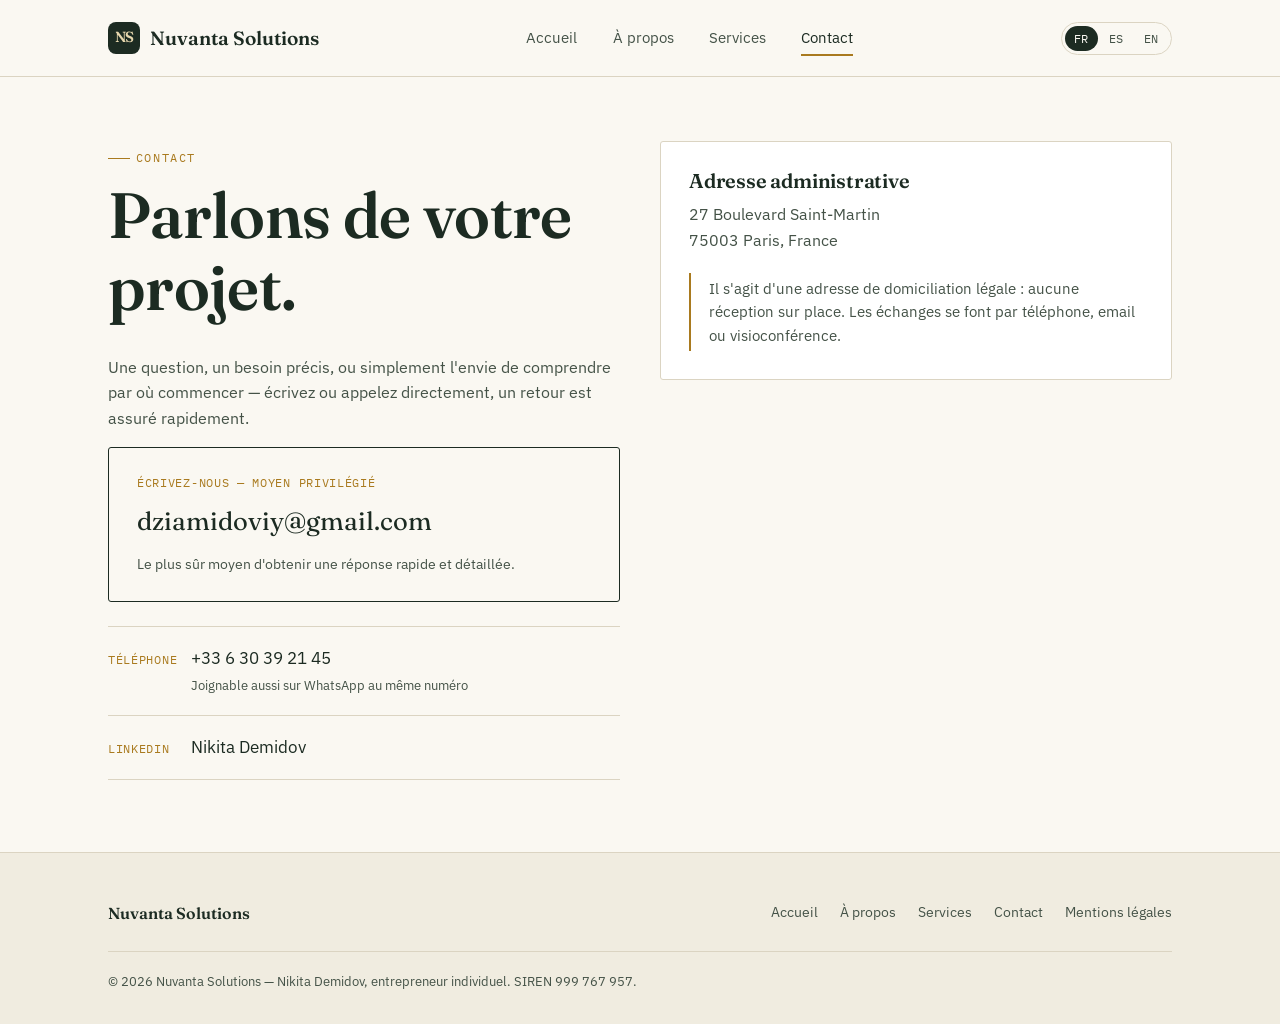
==== contact.html @ 9c34335d "Add files via upload" ====
<!DOCTYPE html>
<html lang="fr">
<head>
<meta charset="UTF-8">
<meta name="viewport" content="width=device-width, initial-scale=1.0">
<title>Contact — Nuvanta Solutions</title>
<meta name="description" content="Contactez Nuvanta Solutions par téléphone, email ou LinkedIn pour discuter de la modernisation numérique de votre entreprise.">
<link rel="preconnect" href="https://fonts.googleapis.com">
<link rel="preconnect" href="https://fonts.gstatic.com" crossorigin>
<link href="https://fonts.googleapis.com/css2?family=Fraunces:opsz,wght@9..144,500;9..144,600&family=IBM+Plex+Sans:wght@400;500;600&family=IBM+Plex+Mono:wght@400;500&display=swap" rel="stylesheet">
<link rel="icon" type="image/svg+xml" href="favicon.svg">
<link rel="stylesheet" href="styles.css">
</head>
<body>

<header class="site-header">
  <div class="container">
    <a href="index.html" class="wordmark">
      <span class="mark-badge" aria-hidden="true">NS</span>
      Nuvanta Solutions
    </a>
    <button class="nav-toggle" aria-label="Menu" aria-expanded="false"><span></span></button>
    <nav class="main-nav">
      <a href="index.html"><span class="i18n-fr">Accueil</span><span class="i18n-es">Inicio</span><span class="i18n-en">Home</span></a>
      <a href="a-propos.html"><span class="i18n-fr">À propos</span><span class="i18n-es">Sobre nosotros</span><span class="i18n-en">About</span></a>
      <a href="services.html"><span class="i18n-fr">Services</span><span class="i18n-es">Servicios</span><span class="i18n-en">Services</span></a>
      <a href="contact.html" aria-current="page">Contact</a>
    </nav>
    <div class="header-actions">
      <div class="lang-toggle" role="group" aria-label="Choisir la langue">
        <button type="button" data-lang-btn="fr" data-active="true">FR</button>
        <button type="button" data-lang-btn="es" data-active="false">ES</button>
        <button type="button" data-lang-btn="en" data-active="false">EN</button>
      </div>
    </div>
  </div>
</header>

<main>

  <section style="padding-top:64px;">
    <div class="container">
      <div class="contact-grid">
        <div>
          <div class="eyebrow"><span class="i18n-fr">Contact</span><span class="i18n-es">Contacto</span><span class="i18n-en">Contact</span></div>
          <h1><span class="i18n-fr">Parlons de votre projet.</span><span class="i18n-es">Hablemos de tu proyecto.</span><span class="i18n-en">Let's talk about your project.</span></h1>
          <p class="lede">
            <span class="i18n-fr">Une question, un besoin précis, ou simplement l'envie de comprendre par où commencer — écrivez ou appelez directement, un retour est assuré rapidement.</span>
            <span class="i18n-es">Una pregunta, una necesidad concreta, o simplemente ganas de entender por dónde empezar — escribe o llama directamente, la respuesta llega rápido.</span>
            <span class="i18n-en">A question, a specific need, or just wanting to understand where to start — write or call directly, you'll get a quick reply.</span>
          </p>

          <div class="contact-primary">
            <span class="label"><span class="i18n-fr">Écrivez-nous — moyen privilégié</span><span class="i18n-es">Escríbenos — vía preferida</span><span class="i18n-en">Email us — preferred</span></span>
            <a href="mailto:dziamidoviy@gmail.com">dziamidoviy@gmail.com</a>
            <p><span class="i18n-fr">Le plus sûr moyen d'obtenir une réponse rapide et détaillée.</span><span class="i18n-es">La forma más segura de obtener una respuesta rápida y detallada.</span><span class="i18n-en">The most reliable way to get a fast, detailed reply.</span></p>
          </div>

          <ul class="contact-list">
            <li>
              <span class="label"><span class="i18n-fr">Téléphone</span><span class="i18n-es">Teléfono</span><span class="i18n-en">Phone</span></span>
              <span>
                <a href="tel:+33630392145">+33 6 30 39 21 45</a><br>
                <span style="font-size:0.82rem;color:var(--ink-soft);">
                  <span class="i18n-fr">Joignable aussi sur WhatsApp au même numéro</span>
                  <span class="i18n-es">También disponible en WhatsApp en el mismo número</span>
                  <span class="i18n-en">Also reachable on WhatsApp at the same number</span>
                </span>
              </span>
            </li>
            <li>
              <span class="label">LinkedIn</span>
              <a href="https://www.linkedin.com/in/nikita-demidov-121105422" target="_blank" rel="noopener">Nikita Demidov</a>
            </li>
          </ul>
        </div>

        <div>
          <div class="card">
            <h3><span class="i18n-fr">Adresse administrative</span><span class="i18n-es">Dirección administrativa</span><span class="i18n-en">Registered address</span></h3>
            <p style="margin-bottom:1.2em;">
              27 Boulevard Saint-Martin<br>75003 Paris, France
            </p>
            <div class="note-box">
              <span class="i18n-fr">Il s'agit d'une adresse de domiciliation légale : aucune réception sur place. Les échanges se font par téléphone, email ou visioconférence.</span>
              <span class="i18n-es">Se trata de una dirección de domiciliación legal: no hay recepción en el lugar. La comunicación se realiza por teléfono, correo electrónico o videollamada.</span>
              <span class="i18n-en">This is a legal domiciliation address only — there is no physical office to visit. All exchanges take place by phone, email or video call.</span>
            </div>
          </div>
        </div>
      </div>
    </div>
  </section>

</main>

<footer class="site-footer">
  <div class="container">
    <div class="footer-grid">
      <div class="wordmark" style="font-size:1rem;">Nuvanta Solutions</div>
      <nav class="footer-links">
        <a href="index.html"><span class="i18n-fr">Accueil</span><span class="i18n-es">Inicio</span><span class="i18n-en">Home</span></a>
        <a href="a-propos.html"><span class="i18n-fr">À propos</span><span class="i18n-es">Sobre nosotros</span><span class="i18n-en">About</span></a>
        <a href="services.html">Services</a>
        <a href="contact.html">Contact</a>
        <a href="mentions-legales.html"><span class="i18n-fr">Mentions légales</span><span class="i18n-es">Aviso legal</span><span class="i18n-en">Legal notice</span></a>
      </nav>
    </div>
    <div class="footer-legal">
      © 2026 Nuvanta Solutions — Nikita Demidov, entrepreneur individuel. SIREN 999 767 957.
    </div>
  </div>
</footer>

<script src="script.js"></script>
</body>
</html>
---- styles.css ----
/* ==========================================================================
   Nuvanta Solutions — design tokens
   Ink & harvest-gold palette: bottle-green ink (agriculture + trust),
   warm paper surface, muted brass accent (the "signal" colour, used for
   the NS mark and calls to action only).
   ========================================================================== */

:root {
  --ink: #1C2B22;
  --ink-soft: #445247;
  --surface: #FAF8F2;
  --surface-alt: #F0ECE0;
  --surface-dark: #16211B;
  --accent: #A97A1F;
  --accent-soft: #E7D7AE;
  --sage: #3E5C4E;
  --line: #DBD4C2;
  --line-dark: #35443A;
  --white: #FFFFFF;

  --font-display: "Fraunces", Georgia, serif;
  --font-body: "IBM Plex Sans", "Helvetica Neue", Arial, sans-serif;
  --font-mono: "IBM Plex Mono", "Courier New", monospace;

  --container: 1120px;
  --radius: 3px;
}

* { box-sizing: border-box; }
html { scroll-behavior: smooth; }

@media (prefers-reduced-motion: reduce) {
  html { scroll-behavior: auto; }
  * { animation-duration: 0.001ms !important; transition-duration: 0.001ms !important; }
}

body {
  margin: 0;
  background: var(--surface);
  color: var(--ink);
  font-family: var(--font-body);
  font-size: 16px;
  line-height: 1.6;
  -webkit-font-smoothing: antialiased;
}

h1, h2, h3 {
  font-family: var(--font-display);
  font-weight: 600;
  line-height: 1.12;
  margin: 0 0 0.5em;
  letter-spacing: -0.01em;
  color: var(--ink);
}

h1 { font-size: clamp(2.4rem, 5vw, 4rem); font-optical-sizing: auto; }
h2 { font-size: clamp(1.7rem, 3vw, 2.5rem); }
h3 { font-size: 1.25rem; }

p { margin: 0 0 1em; color: var(--ink-soft); }

a { color: inherit; }

.eyebrow {
  display: inline-flex;
  align-items: center;
  gap: 0.5em;
  font-family: var(--font-mono);
  font-size: 0.72rem;
  letter-spacing: 0.14em;
  text-transform: uppercase;
  color: var(--accent);
  margin-bottom: 1em;
}

.eyebrow::before {
  content: "";
  width: 22px;
  height: 1px;
  background: var(--accent);
  display: inline-block;
}

.container {
  max-width: var(--container);
  margin: 0 auto;
  padding: 0 28px;
}

/* Language visibility ------------------------------------------------- */
.i18n-fr, .i18n-en, .i18n-es { display: none; }
html[lang="fr"] .i18n-fr,
html[lang="en"] .i18n-en,
html[lang="es"] .i18n-es { display: revert; }

/* Focus ------------------------------------------------------------- */
a:focus-visible, button:focus-visible {
  outline: 2px solid var(--accent);
  outline-offset: 3px;
}

/* Header --------------------------------------------------------------- */
.site-header {
  position: sticky;
  top: 0;
  z-index: 50;
  background: rgba(250, 248, 242, 0.92);
  backdrop-filter: blur(6px);
  border-bottom: 1px solid var(--line);
}

.site-header .container {
  display: flex;
  align-items: center;
  justify-content: space-between;
  height: 76px;
}

.wordmark {
  display: flex;
  align-items: center;
  gap: 10px;
  text-decoration: none;
  font-family: var(--font-display);
  font-size: 1.2rem;
  font-weight: 600;
  color: var(--ink);
}

.wordmark .mark { width: 26px; height: 26px; flex: none; }

nav.main-nav {
  display: flex;
  align-items: center;
  gap: 2.2rem;
}

nav.main-nav a {
  text-decoration: none;
  font-size: 0.92rem;
  color: var(--ink-soft);
  position: relative;
  padding: 4px 0;
}

nav.main-nav a[aria-current="page"] { color: var(--ink); }

nav.main-nav a[aria-current="page"]::after {
  content: "";
  position: absolute;
  left: 0; right: 0; bottom: -2px;
  height: 2px;
  background: var(--accent);
}

.header-actions { display: flex; align-items: center; gap: 1.2rem; }

.lang-toggle {
  display: inline-flex;
  border: 1px solid var(--line);
  border-radius: 999px;
  padding: 3px;
  gap: 2px;
}

.lang-toggle button {
  min-width: 32px;
  text-align: center;
  font-family: var(--font-mono);
  font-size: 0.72rem;
  letter-spacing: 0.05em;
  background: none;
  border: none;
  cursor: pointer;
  color: var(--ink-soft);
  padding: 5px 9px;
  border-radius: 999px;
}

.lang-toggle button[data-active="true"] {
  background: var(--ink);
  color: var(--surface);
}

.nav-toggle {
  display: none;
  background: none;
  border: none;
  cursor: pointer;
  padding: 6px;
}
.nav-toggle span, .nav-toggle span::before, .nav-toggle span::after {
  content: "";
  display: block;
  width: 22px;
  height: 2px;
  background: var(--ink);
  position: relative;
  transition: transform 0.2s ease;
}
.nav-toggle span::before { position: absolute; top: -7px; }
.nav-toggle span::after { position: absolute; top: 7px; }

/* Buttons ---------------------------------------------------------------- */
.btn {
  display: inline-flex;
  align-items: center;
  gap: 0.5em;
  font-family: var(--font-body);
  font-size: 0.94rem;
  font-weight: 600;
  text-decoration: none;
  padding: 13px 24px;
  border-radius: var(--radius);
  border: 1px solid transparent;
  cursor: pointer;
  transition: transform 0.15s ease, background 0.15s ease, border-color 0.15s ease;
}

.btn-primary { background: var(--ink); color: var(--surface); }
.btn-primary:hover { background: var(--surface-dark); }

.btn-ghost { border-color: var(--line); color: var(--ink); }
.btn-ghost:hover { border-color: var(--ink); }

.btn-accent { background: var(--accent); color: var(--white); }
.btn-accent:hover { background: #8f6a1c; }

/* Hero --------------------------------------------------------------- */
.hero {
  padding: 96px 0 72px;
  text-align: center;
}

.hero .container { max-width: 780px; }
.hero .eyebrow { justify-content: center; }
.hero p.lede { font-size: 1.14rem; max-width: 54ch; margin: 0 auto 2rem; }
.hero-actions { display: flex; gap: 14px; margin-top: 0.5rem; flex-wrap: wrap; justify-content: center; }

/* Wordmark badge --------------------------------------------------------- */
.mark-badge {
  width: 32px;
  height: 32px;
  border-radius: 8px;
  background: var(--ink);
  color: var(--accent-soft);
  font-family: var(--font-display);
  font-weight: 600;
  font-size: 0.92rem;
  letter-spacing: -0.06em;
  display: inline-flex;
  align-items: center;
  justify-content: center;
  flex: none;
}

/* Sections ------------------------------------------------------------- */
section { padding: 72px 0; }
section.alt { background: var(--surface-alt); }
section.dark { background: var(--surface-dark); color: var(--surface); }
section.dark h2, section.dark h3 { color: var(--surface); }
section.dark p { color: #C7D0C9; }

.section-head { max-width: 62ch; margin-bottom: 2.5rem; }

.grid {
  display: grid;
  gap: 28px;
}
.grid-2 { grid-template-columns: repeat(2, 1fr); }
.grid-3 { grid-template-columns: repeat(3, 1fr); }
.grid-4 { grid-template-columns: repeat(4, 1fr); }

.card {
  background: var(--white);
  border: 1px solid var(--line);
  border-radius: var(--radius);
  padding: 28px;
}

.card h3 { margin-bottom: 0.5em; }

.approach-step {
  display: flex;
  gap: 18px;
  padding: 22px 0;
  border-top: 1px solid var(--line);
}
.approach-step:last-child { border-bottom: 1px solid var(--line); }

.approach-num {
  font-family: var(--font-mono);
  font-size: 0.8rem;
  color: var(--accent);
  padding-top: 4px;
  flex: none;
  width: 2.4em;
}

/* Service ledger --------------------------------------------------------- */
.service-card {
  background: var(--white);
  border: 1px solid var(--line);
  border-radius: var(--radius);
  padding: 30px;
  display: flex;
  flex-direction: column;
  gap: 14px;
}

.service-meta {
  display: flex;
  gap: 18px;
  font-family: var(--font-mono);
  font-size: 0.8rem;
  color: var(--sage);
  border-top: 1px dashed var(--line);
  padding-top: 14px;
  margin-top: auto;
  flex-wrap: wrap;
}

.service-meta strong { color: var(--ink); font-weight: 600; }

.service-card--highlight { border: 1px solid var(--accent); background: var(--accent-soft); }
.service-card--highlight .service-meta { border-top-color: #C9B37A; }

/* Segment tags ----------------------------------------------------------- */
.segment-card {
  padding: 26px;
  border-radius: var(--radius);
  border: 1px solid var(--line);
  background: var(--white);
}
.segment-card .tag {
  font-family: var(--font-mono);
  font-size: 0.7rem;
  letter-spacing: 0.06em;
  text-transform: uppercase;
  color: var(--sage);
  display: inline-block;
  margin-bottom: 10px;
}

/* Contact ------------------------------------------------------------ */
.contact-grid {
  display: grid;
  grid-template-columns: 1fr 1fr;
  gap: 40px;
  align-items: start;
}

.contact-primary {
  border: 1px solid var(--ink);
  border-radius: var(--radius);
  padding: 26px 28px;
  margin-bottom: 24px;
}
.contact-primary .label {
  font-family: var(--font-mono);
  font-size: 0.72rem;
  letter-spacing: 0.06em;
  text-transform: uppercase;
  color: var(--accent);
  display: block;
  margin-bottom: 8px;
}
.contact-primary a {
  font-family: var(--font-display);
  font-size: 1.6rem;
  text-decoration: none;
  color: var(--ink);
  word-break: break-word;
}
.contact-primary a:hover { text-decoration: underline; }
.contact-primary p { margin: 10px 0 0; font-size: 0.9rem; }

.contact-list { list-style: none; margin: 0; padding: 0; }
.contact-list li {
  display: flex;
  align-items: baseline;
  gap: 14px;
  padding: 18px 0;
  border-top: 1px solid var(--line);
}
.contact-list li:last-child { border-bottom: 1px solid var(--line); }
.contact-list .label {
  font-family: var(--font-mono);
  font-size: 0.72rem;
  letter-spacing: 0.06em;
  text-transform: uppercase;
  color: var(--accent);
  width: 6em;
  flex: none;
}
.contact-list a { text-decoration: none; font-size: 1.05rem; }
.contact-list a:hover { text-decoration: underline; }

.note-box {
  border-left: 2px solid var(--accent);
  padding: 4px 0 4px 18px;
  font-size: 0.92rem;
  color: var(--ink-soft);
}

/* Footer --------------------------------------------------------------- */
footer.site-footer {
  border-top: 1px solid var(--line);
  padding: 48px 0 32px;
  background: var(--surface-alt);
}

.footer-grid {
  display: flex;
  justify-content: space-between;
  gap: 24px;
  flex-wrap: wrap;
}

.footer-links { display: flex; gap: 22px; flex-wrap: wrap; }
.footer-links a { text-decoration: none; font-size: 0.88rem; color: var(--ink-soft); }
.footer-links a:hover { color: var(--ink); }

.footer-legal {
  font-size: 0.8rem;
  color: var(--ink-soft);
  margin-top: 24px;
  border-top: 1px solid var(--line);
  padding-top: 20px;
}

/* Legal page ------------------------------------------------------------ */
.legal-body h2 { font-size: 1.2rem; margin-top: 2.2em; }
.legal-body p, .legal-body li { color: var(--ink-soft); font-size: 0.96rem; }
.legal-body { max-width: 74ch; }

/* Responsive ------------------------------------------------------------- */
@media (max-width: 860px) {
  .hero { grid-template-columns: 1fr; }
  .grid-2, .grid-3, .grid-4 { grid-template-columns: 1fr 1fr; }
  .contact-grid { grid-template-columns: 1fr; }
}

@media (max-width: 620px) {
  .grid-2, .grid-3, .grid-4 { grid-template-columns: 1fr; }
  nav.main-nav {
    position: absolute;
    top: 76px; left: 0; right: 0;
    background: var(--surface);
    flex-direction: column;
    align-items: flex-start;
    padding: 20px 28px 28px;
    border-bottom: 1px solid var(--line);
    display: none;
  }
  nav.main-nav.open { display: flex; }
  .nav-toggle { display: block; }
  .header-actions { gap: 10px; }
  .header-actions .btn-primary { display: none; }
}
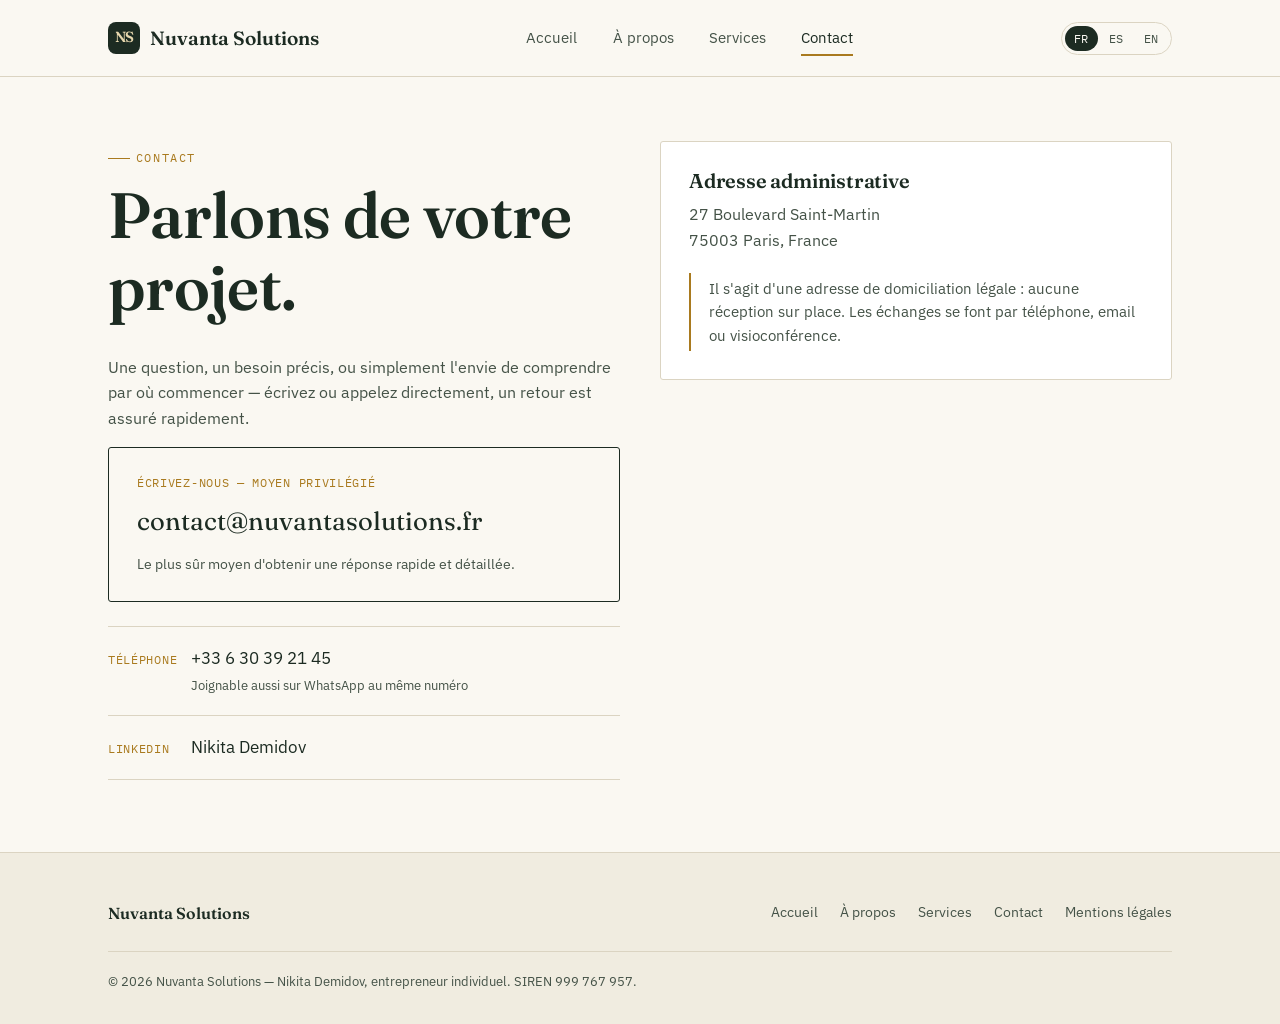
==== commit 19e288f6: "Add files via upload" ====
--- a/contact.html
+++ b/contact.html
@@ -52,7 +52,7 @@
 
           <div class="contact-primary">
             <span class="label"><span class="i18n-fr">Écrivez-nous — moyen privilégié</span><span class="i18n-es">Escríbenos — vía preferida</span><span class="i18n-en">Email us — preferred</span></span>
-            <a href="mailto:dziamidoviy@gmail.com">dziamidoviy@gmail.com</a>
+            <a href="mailto:contact@nuvantasolutions.fr">contact@nuvantasolutions.fr</a>
             <p><span class="i18n-fr">Le plus sûr moyen d'obtenir une réponse rapide et détaillée.</span><span class="i18n-es">La forma más segura de obtener una respuesta rápida y detallada.</span><span class="i18n-en">The most reliable way to get a fast, detailed reply.</span></p>
           </div>
 
